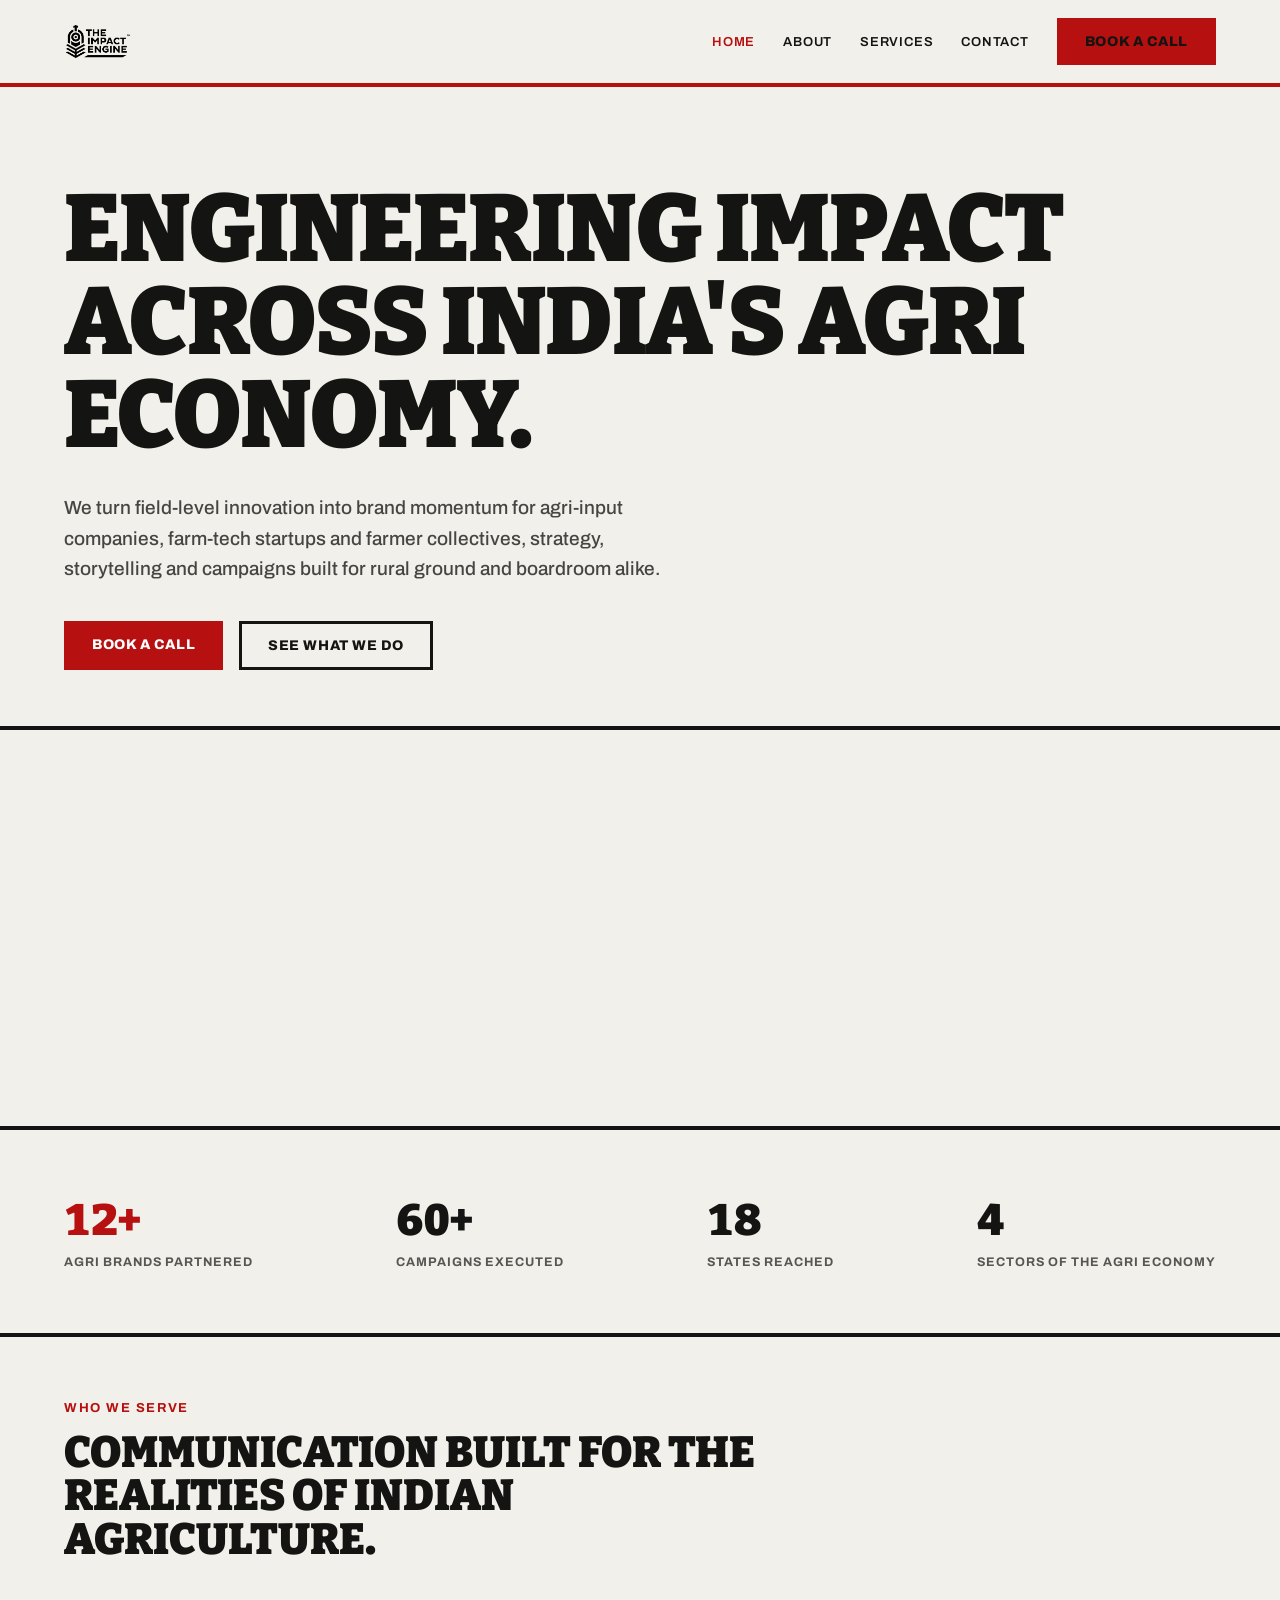
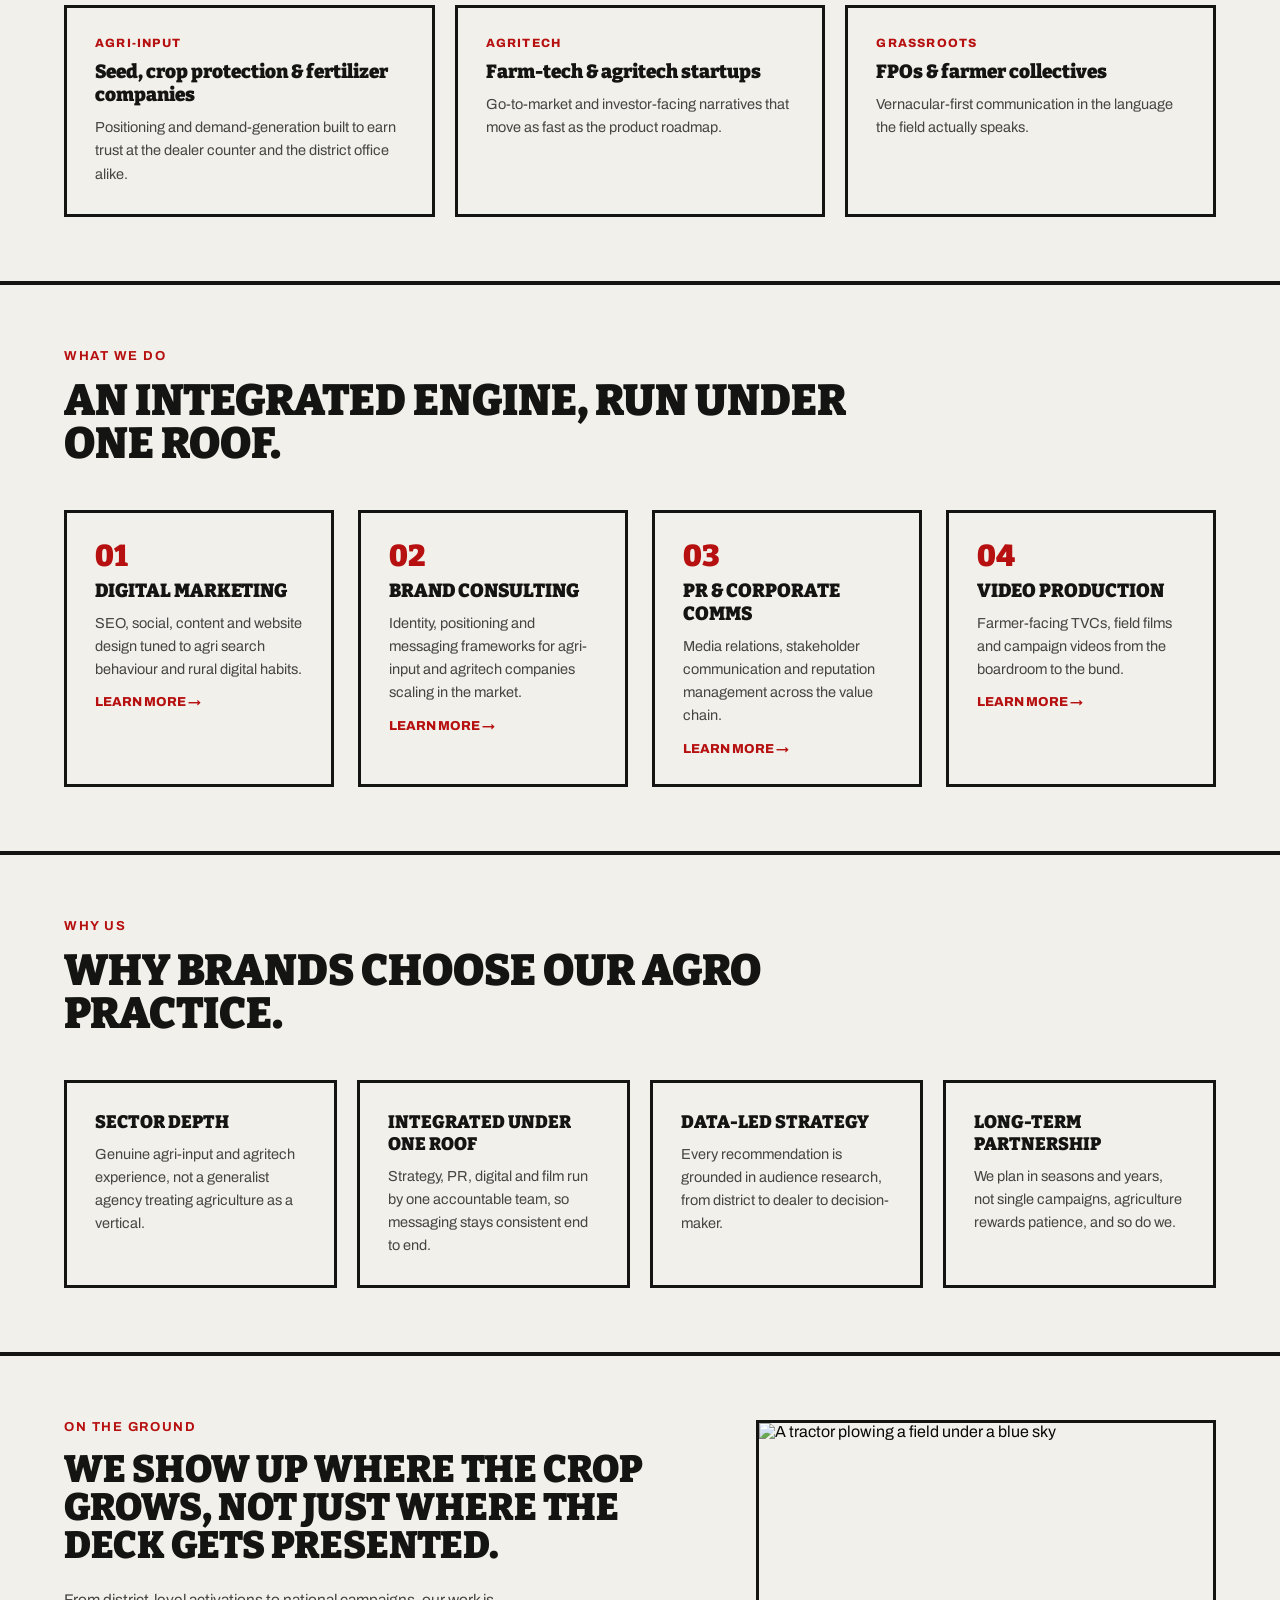
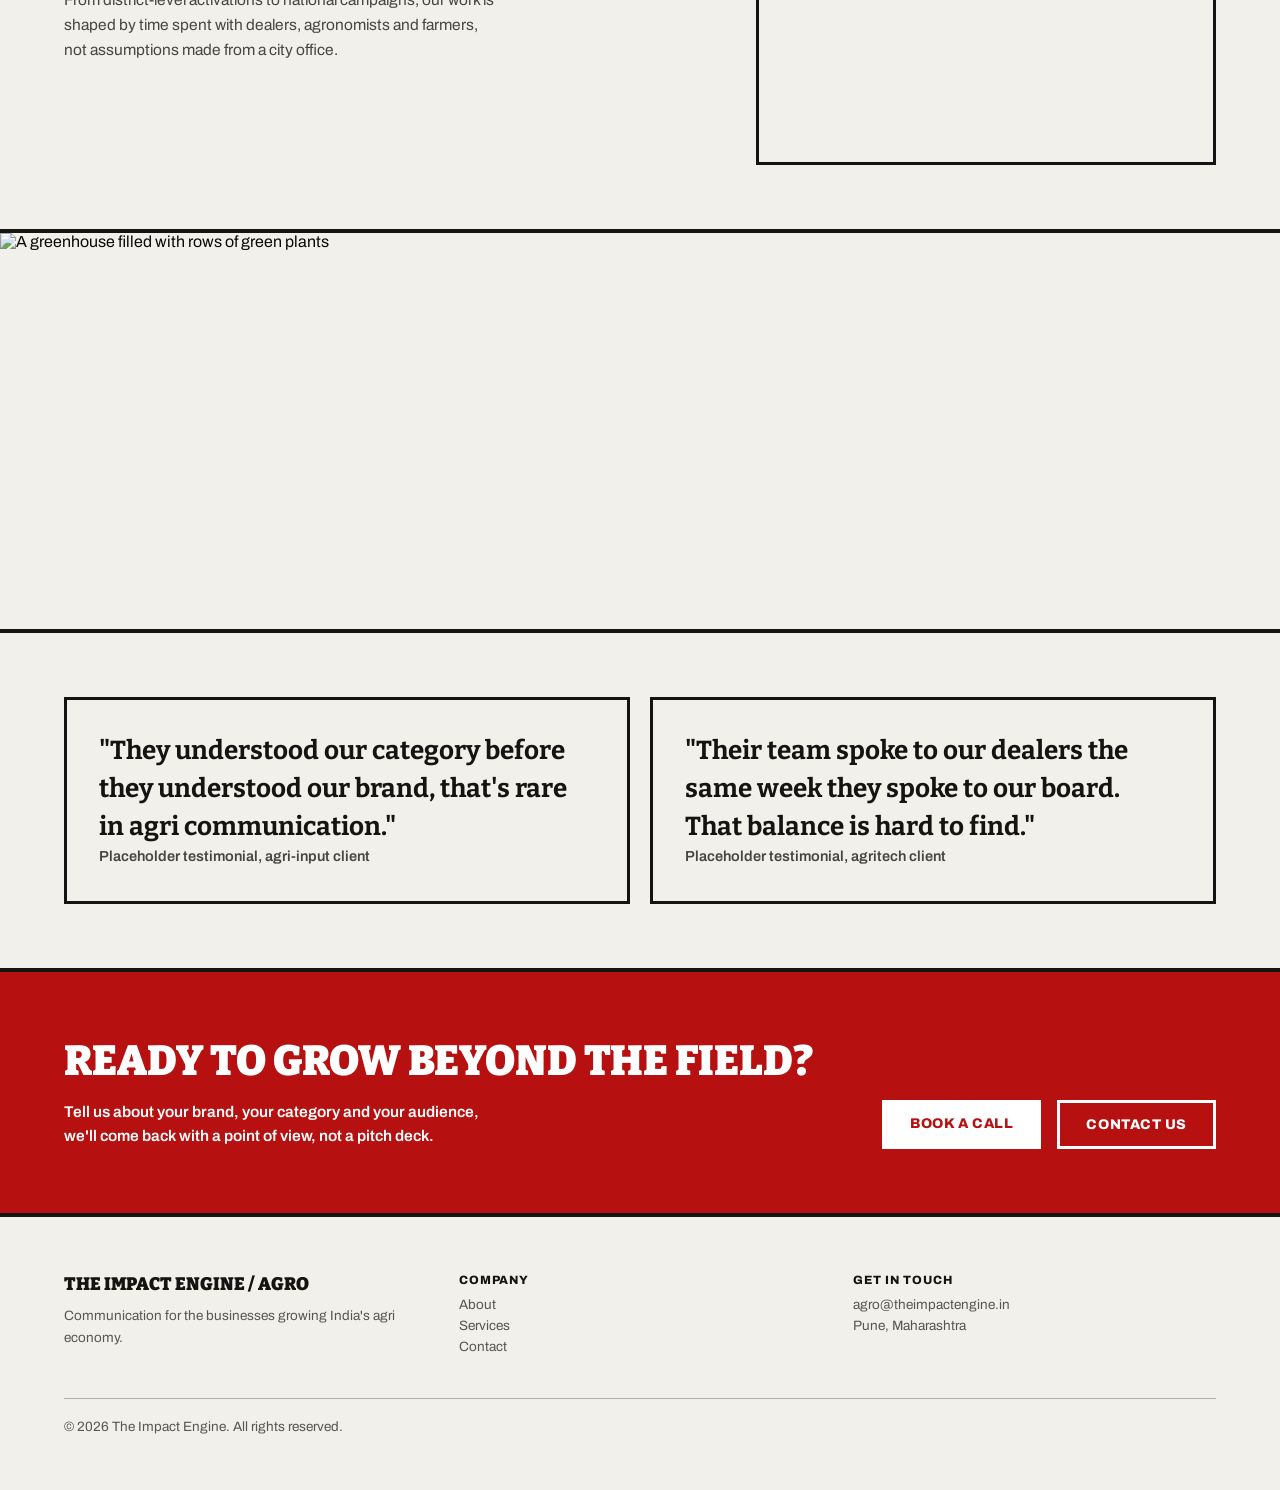
==== index.html @ 15973dd6 "Agro marketing site: Home, About, Services, Contact Static 4-page site for agro.theimpactengine.in. " ====
<!DOCTYPE html>
<html lang="en">
<head>
<meta charset="utf-8">
<meta name="viewport" content="width=device-width, initial-scale=1">
<title>The Impact Engine / Agro — Agri-communications agency</title>
<meta name="description" content="The Impact Engine's agro practice turns field-level innovation into brand momentum for agri-input companies, agritech startups and farmer collectives across India.">
<link rel="preconnect" href="https://fonts.googleapis.com">
<link rel="preconnect" href="https://fonts.gstatic.com" crossorigin>
<link href="https://fonts.googleapis.com/css2?family=Archivo:wght@400;500;600;700;800&family=Bitter:wght@700;900&display=swap" rel="stylesheet">
<link rel="stylesheet" href="css/styles.css">
</head>
<body>

<nav class="nav">
  <a href="index.html" aria-label="The Impact Engine home">
    <img class="nav__logo" src="assets/logo-black-transparent.png" alt="The Impact Engine logo">
  </a>
  <div class="nav__links">
    <a href="index.html" class="is-active">Home</a>
    <a href="about.html">About</a>
    <a href="services.html">Services</a>
    <a href="contact.html">Contact</a>
    <a href="https://calendly.com/theimpactengine" target="_blank" rel="noopener" class="btn btn--primary btn--sm">Book a Call</a>
  </div>
</nav>

<section class="hero">
  <div class="wrap">
    <h1 class="h1 hero__title">Engineering impact across India's agri economy.</h1>
    <p class="lead">We turn field-level innovation into brand momentum for agri-input companies, farm-tech startups and farmer collectives, strategy, storytelling and campaigns built for rural ground and boardroom alike.</p>
    <div class="hero__actions">
      <a href="https://calendly.com/theimpactengine" target="_blank" rel="noopener" class="btn btn--primary">Book a Call</a>
      <a href="services.html" class="btn btn--outline">See what we do</a>
    </div>
  </div>
</section>

<div class="band band--16x5">
  <video autoplay muted loop playsinline>
    <source src="https://videos.pexels.com/video-files/3266800/3266800-uhd_2560_1440_30fps.mp4" type="video/mp4">
  </video>
</div>

<section class="section">
  <div class="wrap stats">
    <div>
      <p class="stat__num stat__num--accent">12+</p>
      <p class="stat__label">Agri brands partnered</p>
    </div>
    <div>
      <p class="stat__num">60+</p>
      <p class="stat__label">Campaigns executed</p>
    </div>
    <div>
      <p class="stat__num">18</p>
      <p class="stat__label">States reached</p>
    </div>
    <div>
      <p class="stat__num">4</p>
      <p class="stat__label">Sectors of the agri economy</p>
    </div>
  </div>
</section>

<section class="section">
  <div class="wrap">
    <span class="eyebrow">Who we serve</span>
    <h2 class="h2" style="max-width:28ch">Communication built for the realities of Indian agriculture.</h2>
    <div class="grid">
      <div class="card">
        <div class="card__kicker">Agri-input</div>
        <div class="card__title">Seed, crop protection &amp; fertilizer companies</div>
        <p>Positioning and demand-generation built to earn trust at the dealer counter and the district office alike.</p>
      </div>
      <div class="card">
        <div class="card__kicker">Agritech</div>
        <div class="card__title">Farm-tech &amp; agritech startups</div>
        <p>Go-to-market and investor-facing narratives that move as fast as the product roadmap.</p>
      </div>
      <div class="card">
        <div class="card__kicker">Grassroots</div>
        <div class="card__title">FPOs &amp; farmer collectives</div>
        <p>Vernacular-first communication in the language the field actually speaks.</p>
      </div>
    </div>
  </div>
</section>

<section class="section">
  <div class="wrap">
    <span class="eyebrow">What we do</span>
    <h2 class="h2" style="max-width:30ch">An integrated engine, run under one roof.</h2>
    <div class="grid grid--gap24 grid--min260">
      <div class="card">
        <div class="card__num">01</div>
        <div class="card__title card__title--upper">Digital Marketing</div>
        <p>SEO, social, content and website design tuned to agri search behaviour and rural digital habits.</p>
        <a href="services.html" class="card__link">Learn more →</a>
      </div>
      <div class="card">
        <div class="card__num">02</div>
        <div class="card__title card__title--upper">Brand Consulting</div>
        <p>Identity, positioning and messaging frameworks for agri-input and agritech companies scaling in the market.</p>
        <a href="services.html" class="card__link">Learn more →</a>
      </div>
      <div class="card">
        <div class="card__num">03</div>
        <div class="card__title card__title--upper">PR &amp; Corporate Comms</div>
        <p>Media relations, stakeholder communication and reputation management across the value chain.</p>
        <a href="services.html" class="card__link">Learn more →</a>
      </div>
      <div class="card">
        <div class="card__num">04</div>
        <div class="card__title card__title--upper">Video Production</div>
        <p>Farmer-facing TVCs, field films and campaign videos from the boardroom to the bund.</p>
        <a href="services.html" class="card__link">Learn more →</a>
      </div>
    </div>
  </div>
</section>

<section class="section">
  <div class="wrap">
    <span class="eyebrow">Why us</span>
    <h2 class="h2" style="max-width:30ch">Why brands choose our agro practice.</h2>
    <div class="grid grid--min240">
      <div class="card">
        <h3 class="card__title card__title--upper" style="font-size:18px">Sector depth</h3>
        <p>Genuine agri-input and agritech experience, not a generalist agency treating agriculture as a vertical.</p>
      </div>
      <div class="card">
        <h3 class="card__title card__title--upper" style="font-size:18px">Integrated under one roof</h3>
        <p>Strategy, PR, digital and film run by one accountable team, so messaging stays consistent end to end.</p>
      </div>
      <div class="card">
        <h3 class="card__title card__title--upper" style="font-size:18px">Data-led strategy</h3>
        <p>Every recommendation is grounded in audience research, from district to dealer to decision-maker.</p>
      </div>
      <div class="card">
        <h3 class="card__title card__title--upper" style="font-size:18px">Long-term partnership</h3>
        <p>We plan in seasons and years, not single campaigns, agriculture rewards patience, and so do we.</p>
      </div>
    </div>
  </div>
</section>

<section class="section">
  <div class="wrap split split--7-5">
    <div>
      <span class="eyebrow">On the ground</span>
      <h2 class="oncground__title">We show up where the crop grows, not just where the deck gets presented.</h2>
      <p class="lead" style="font-size:15.5px;max-width:48ch;margin:24px 0 0;font-weight:400">From district-level activations to national campaigns, our work is shaped by time spent with dealers, agronomists and farmers, not assumptions made from a city office.</p>
    </div>
    <div class="frame frame--4x3">
      <img src="https://images.unsplash.com/photo-1780332514648-516e9dad94c6?auto=format&fit=crop&w=1600&q=75" alt="A tractor plowing a field under a blue sky">
    </div>
  </div>
</section>

<div class="band band--16x5">
  <img src="https://images.unsplash.com/photo-1727099079513-952d40de9d78?auto=format&fit=crop&w=2400&q=75" alt="A greenhouse filled with rows of green plants">
</div>

<section class="section">
  <div class="wrap grid" style="grid-template-columns:repeat(auto-fit,minmax(320px,1fr))">
    <div class="card" style="padding:32px">
      <blockquote class="quote">"They understood our category before they understood our brand, that's rare in agri communication."</blockquote>
      <p class="quote__by">Placeholder testimonial, agri-input client</p>
    </div>
    <div class="card" style="padding:32px">
      <blockquote class="quote">"Their team spoke to our dealers the same week they spoke to our board. That balance is hard to find."</blockquote>
      <p class="quote__by">Placeholder testimonial, agritech client</p>
    </div>
  </div>
</section>

<section class="cta">
  <div class="wrap cta__inner">
    <div>
      <h2 class="cta__title">Ready to grow beyond the field?</h2>
      <p class="cta__text">Tell us about your brand, your category and your audience, we'll come back with a point of view, not a pitch deck.</p>
    </div>
    <div class="cta__actions">
      <a href="https://calendly.com/theimpactengine" target="_blank" rel="noopener" class="btn btn--on-accent">Book a Call</a>
      <a href="contact.html" class="btn btn--outline-light">Contact us</a>
    </div>
  </div>
</section>

<footer class="footer">
  <div class="footer__grid">
    <div>
      <div class="footer__brand">The Impact Engine / Agro</div>
      <p>Communication for the businesses growing India's agri economy.</p>
    </div>
    <div>
      <div class="footer__head">Company</div>
      <div class="footer__links">
        <a href="about.html">About</a>
        <a href="services.html">Services</a>
        <a href="contact.html">Contact</a>
      </div>
    </div>
    <div>
      <div class="footer__head">Get in touch</div>
      <div class="footer__links">
        <a href="mailto:agro@theimpactengine.in">agro@theimpactengine.in</a>
        <span>Pune, Maharashtra</span>
      </div>
    </div>
  </div>
  <p class="footer__legal">© 2026 The Impact Engine. All rights reserved.</p>
</footer>

</body>
</html>
---- css/styles.css ----
/* The Impact Engine / Agro — shared stylesheet
   Industrial, high-contrast, light-theme marketing site.
   Design tokens locked per handoff. */

:root {
  --bg: #f2f0ea;
  --fg: #141412;
  --surface: #e8e5db;
  --border: #141412;
  --accent: #b61010;

  --fg-80: rgba(20, 20, 18, 0.80);
  --fg-78: rgba(20, 20, 18, 0.78);
  --fg-70: rgba(20, 20, 18, 0.70);
  --fg-30: rgba(20, 20, 18, 0.30);

  --imgfilter: grayscale(0.35) contrast(1.1);

  --maxw: 1240px;
  --pad: clamp(20px, 5vw, 64px);

  --font-display: 'Bitter', Georgia, serif;
  --font-body: 'Archivo', system-ui, -apple-system, sans-serif;
}

* { box-sizing: border-box; }

html { scroll-behavior: smooth; }

body {
  margin: 0;
  background: var(--bg);
  color: var(--fg);
  font-family: var(--font-body);
  min-height: 100vh;
  -webkit-font-smoothing: antialiased;
}

::selection { background: var(--accent); color: #fff; }

img, video { display: block; max-width: 100%; }

a { color: inherit; }

/* ---------- Layout helpers ---------- */
.wrap { max-width: var(--maxw); margin: 0 auto; }

.section {
  padding: 64px var(--pad);
  border-bottom: 4px solid var(--border);
}

.eyebrow {
  display: block;
  font-size: 13px;
  font-weight: 700;
  letter-spacing: 0.12em;
  text-transform: uppercase;
  color: var(--accent);
  margin-bottom: 16px;
}

.h1 {
  font-family: var(--font-display);
  font-weight: 900;
  line-height: 0.98;
  letter-spacing: -0.01em;
  margin: 0;
  text-transform: uppercase;
  overflow-wrap: break-word;
}

.h2 {
  font-family: var(--font-display);
  font-weight: 900;
  font-size: clamp(28px, 3.4vw, 44px);
  margin: 0 0 44px;
  text-transform: uppercase;
  line-height: 1;
  overflow-wrap: break-word;
}

.lead {
  font-size: 19px;
  line-height: 1.6;
  color: var(--fg-78);
  font-weight: 500;
}

/* ---------- Nav ---------- */
.nav {
  display: flex;
  align-items: center;
  justify-content: space-between;
  gap: 24px;
  flex-wrap: wrap;
  padding: 18px var(--pad);
  border-bottom: 4px solid var(--accent);
}

.nav__logo { height: 37px; width: auto; object-fit: contain; }

.nav__links {
  display: flex;
  align-items: center;
  gap: 28px;
  flex-wrap: wrap;
  font-size: 13px;
  font-weight: 600;
  letter-spacing: 0.06em;
  text-transform: uppercase;
}

.nav__links a { text-decoration: none; color: var(--fg); }
.nav__links a:hover { color: var(--accent); }
.nav__links a.is-active { color: var(--accent); }

/* ---------- Buttons ---------- */
.btn {
  display: inline-block;
  text-decoration: none;
  text-transform: uppercase;
  font-size: 14px;
  font-weight: 800;
  letter-spacing: 0.04em;
  transition: opacity 0.15s ease, background 0.15s ease, color 0.15s ease;
}

.btn--sm { padding: 10px 20px; }

.btn--primary {
  background: var(--accent);
  color: #fff;
  padding: 16px 28px;
}
.btn--primary:hover { opacity: 0.88; }

.btn--outline {
  border: 3px solid var(--border);
  color: var(--fg);
  padding: 14px 26px;
}
.btn--outline:hover { background: var(--fg); color: var(--bg); }

/* Inverse variants for use on the accent CTA band */
.btn--on-accent {
  background: #fff;
  color: var(--accent);
  padding: 16px 28px;
}
.btn--on-accent:hover { opacity: 0.9; }

.btn--outline-light {
  border: 3px solid #fff;
  color: #fff;
  padding: 14px 26px;
}
.btn--outline-light:hover { background: #fff; color: var(--accent); }

/* ---------- Hero ---------- */
.hero {
  padding: 96px var(--pad) 56px;
  border-bottom: 4px solid var(--border);
}
.hero__title { font-size: clamp(44px, 7.4vw, 100px); max-width: 17ch; }
.hero__title--sub { font-size: clamp(38px, 6vw, 80px); line-height: 1; max-width: 22ch; }
.hero__title--svc { font-size: clamp(44px, 7vw, 96px); max-width: 20ch; }
.hero .lead { margin: 32px 0 0; max-width: 58ch; }
.hero__actions { display: flex; gap: 16px; flex-wrap: wrap; margin-top: 36px; }

/* ---------- Media bands ---------- */
.band {
  width: 100%;
  overflow: hidden;
  border-bottom: 4px solid var(--border);
}
.band--16x5 { aspect-ratio: 16 / 5; }
.band > video, .band > img {
  width: 100%;
  height: 100%;
  object-fit: cover;
  filter: var(--imgfilter);
}

/* ---------- Stats ---------- */
.stats {
  display: grid;
  grid-template-columns: repeat(4, auto);
  justify-content: space-between;
  gap: 32px;
}
.stat__num {
  font-family: var(--font-display);
  font-weight: 900;
  font-size: clamp(34px, 3.4vw, 48px);
  margin: 0;
  color: var(--fg);
  font-feature-settings: 'tnum' 1;
}
.stat__num--accent { color: var(--accent); }
.stat__label {
  font-size: 12.5px;
  font-weight: 700;
  letter-spacing: 0.08em;
  text-transform: uppercase;
  color: var(--fg-70);
  margin: 8px 0 0;
}

/* ---------- Card grids ---------- */
.grid {
  display: grid;
  gap: 20px;
  grid-template-columns: repeat(auto-fit, minmax(280px, 1fr));
}
.grid--gap24 { gap: 24px; }
.grid--min260 { grid-template-columns: repeat(auto-fit, minmax(260px, 1fr)); }
.grid--min240 { grid-template-columns: repeat(auto-fit, minmax(240px, 1fr)); }
.grid--min220 { grid-template-columns: repeat(auto-fit, minmax(220px, 1fr)); }

.card {
  border: 3px solid var(--border);
  padding: 28px;
}
.card__kicker {
  font-size: 12px;
  font-weight: 800;
  letter-spacing: 0.1em;
  text-transform: uppercase;
  color: var(--accent);
  margin-bottom: 10px;
}
.card__title {
  font-family: var(--font-display);
  font-weight: 900;
  font-size: 19px;
  margin: 0 0 10px;
}
.card__title--upper { text-transform: uppercase; }
.card__num {
  font-family: var(--font-display);
  font-weight: 900;
  font-size: 30px;
  line-height: 1;
  color: var(--accent);
  margin-bottom: 8px;
}
.card p {
  font-size: 14.5px;
  line-height: 1.6;
  color: var(--fg-78);
  margin: 0;
}
.card__link {
  display: inline-block;
  margin-top: 14px;
  color: var(--accent);
  font-weight: 800;
  text-decoration: none;
  font-size: 13px;
  text-transform: uppercase;
}
.card__link:hover { text-decoration: underline; }

/* ---------- Split (text + media) ---------- */
.split {
  display: grid;
  gap: 48px;
  align-items: stretch;
}
.split--7-5 { grid-template-columns: minmax(0, 7fr) minmax(0, 5fr); }
.split--5-7 { grid-template-columns: minmax(0, 5fr) minmax(0, 7fr); }
.frame {
  width: 100%;
  overflow: hidden;
  border: 3px solid var(--border);
}
.frame > img { width: 100%; height: 100%; object-fit: cover; filter: var(--imgfilter); }
.frame--4x3 { aspect-ratio: 4 / 3; }
.frame--4x5 { aspect-ratio: 4 / 5; }
.frame--1x1 { aspect-ratio: 1 / 1; }

/* ---------- Process steps ---------- */
.step__num {
  font-family: var(--font-display);
  font-weight: 900;
  font-size: 15px;
  color: var(--accent);
  margin: 0 0 8px;
  font-feature-settings: 'tnum' 1;
}
.step__title {
  font-family: var(--font-display);
  font-weight: 900;
  font-size: 19px;
  text-transform: uppercase;
  margin: 0 0 8px;
}
.step p {
  font-size: 14.5px;
  line-height: 1.6;
  color: var(--fg-78);
  margin: 0;
}

/* ---------- Service cards (image + tags + ideal-for) ---------- */
.svc {
  border: 3px solid var(--border);
  display: flex;
  flex-direction: column;
}
.svc__img { aspect-ratio: 4 / 3; overflow: hidden; }
.svc__img > img { width: 100%; height: 100%; object-fit: cover; filter: var(--imgfilter); }
.svc__body { padding: 22px; flex: 1; display: flex; flex-direction: column; }
.svc__num {
  font-family: var(--font-display);
  font-weight: 900;
  font-size: 34px;
  line-height: 1;
  color: var(--accent);
  margin-bottom: 4px;
}
.svc__title {
  font-family: var(--font-display);
  font-weight: 900;
  font-size: 20px;
  text-transform: uppercase;
  margin-bottom: 10px;
}
.svc__desc {
  font-size: 14.5px;
  line-height: 1.6;
  color: var(--fg-78);
  margin: 0 0 16px;
  flex: 1;
}
.tags { display: flex; gap: 8px; flex-wrap: wrap; }
.tag {
  border: 1.5px solid var(--accent);
  color: var(--fg);
  background: transparent;
  font-size: 11.5px;
  font-weight: 700;
  text-transform: uppercase;
  letter-spacing: 0.05em;
  padding: 7px 14px;
}
.ideal {
  border-left: 4px solid var(--accent);
  background: var(--surface);
  padding: 14px 16px;
  margin-top: 16px;
}
.ideal__label {
  font-size: 11px;
  font-weight: 800;
  text-transform: uppercase;
  letter-spacing: 0.08em;
  color: var(--accent);
  margin-bottom: 6px;
}
.ideal p { font-size: 13.5px; line-height: 1.55; margin: 0; }

/* ---------- CTA band ---------- */
.cta {
  padding: 64px var(--pad);
  background: var(--accent);
}
.cta__inner {
  display: flex;
  justify-content: space-between;
  align-items: flex-end;
  gap: 32px;
  flex-wrap: wrap;
}
.cta__title {
  font-family: var(--font-display);
  font-weight: 900;
  font-size: clamp(28px, 3.4vw, 42px);
  margin: 0;
  color: #fff;
  text-transform: uppercase;
}
.cta__text {
  font-size: 15.5px;
  line-height: 1.6;
  max-width: 48ch;
  color: #fff;
  margin: 14px 0 0;
  font-weight: 600;
}
.cta__actions { display: flex; gap: 16px; flex-wrap: wrap; }

/* ---------- Footer ---------- */
.footer {
  border-top: 4px solid var(--border);
  padding: 56px var(--pad);
}
.footer__grid {
  max-width: var(--maxw);
  margin: 0 auto;
  display: grid;
  grid-template-columns: repeat(auto-fit, minmax(200px, 1fr));
  gap: 32px;
  font-size: 13.5px;
  color: var(--fg-70);
}
.footer__brand {
  font-family: var(--font-display);
  font-weight: 900;
  font-size: 18px;
  color: var(--fg);
  margin-bottom: 10px;
  text-transform: uppercase;
}
.footer__head {
  text-transform: uppercase;
  letter-spacing: 0.08em;
  font-size: 12px;
  font-weight: 800;
  color: var(--fg);
  margin-bottom: 10px;
}
.footer__grid p { margin: 0; line-height: 1.6; }
.footer__links { display: grid; gap: 6px; }
.footer__links a, .footer__grid a { color: inherit; text-decoration: none; }
.footer__links a:hover, .footer__grid a:hover { color: var(--accent); }
.footer__legal {
  max-width: var(--maxw);
  margin: 44px auto 0;
  padding-top: 20px;
  border-top: 1px solid var(--fg-30);
  font-size: 13.5px;
  color: var(--fg-70);
}

/* ---------- Contact form ---------- */
.contact-grid {
  display: grid;
  grid-template-columns: minmax(0, 7fr) minmax(0, 5fr);
  gap: 48px;
  align-items: start;
}
.form { display: grid; gap: 24px; }
.form__row { display: grid; grid-template-columns: 1fr 1fr; gap: 20px; }
.field label {
  display: block;
  font-size: 12.5px;
  font-weight: 700;
  text-transform: uppercase;
  letter-spacing: 0.06em;
  margin-bottom: 8px;
}
.input {
  width: 100%;
  background: var(--bg);
  color: var(--fg);
  border: 3px solid var(--border);
  padding: 12px 14px;
  font-family: var(--font-body);
  font-size: 15px;
}
.input:focus { outline: 2px solid var(--accent); outline-offset: 2px; }
textarea.input { resize: vertical; }
.form__submit {
  background: var(--accent);
  color: #fff;
  border: none;
  padding: 16px 28px;
  font-weight: 800;
  text-transform: uppercase;
  font-size: 14px;
  letter-spacing: 0.04em;
  cursor: pointer;
  justify-self: start;
}
.form__submit:hover { opacity: 0.88; }
.contact-aside { display: grid; gap: 20px; }
.info { border: 3px solid var(--border); padding: 24px; }
.info__label {
  font-size: 12px;
  font-weight: 800;
  letter-spacing: 0.08em;
  text-transform: uppercase;
  color: var(--accent);
  margin-bottom: 10px;
}
.info__title {
  font-family: var(--font-display);
  font-weight: 900;
  font-size: 19px;
  margin-bottom: 10px;
}
.info p { font-size: 14.5px; line-height: 1.6; color: var(--fg-78); margin: 0; }
.info a.inline {
  display: inline-block;
  margin-top: 16px;
  border: 3px solid var(--border);
  color: var(--fg);
  padding: 10px 18px;
  font-weight: 800;
  text-decoration: none;
  text-transform: uppercase;
  font-size: 13px;
}
.info a.inline:hover { background: var(--fg); color: var(--bg); }

.form__status {
  font-size: 14px;
  font-weight: 600;
  color: var(--accent);
  margin: 0;
}

/* ---------- On-ground split copy ---------- */
.oncground__title {
  font-family: var(--font-display);
  font-weight: 900;
  font-size: clamp(26px, 3vw, 38px);
  margin: 0;
  max-width: 26ch;
  text-transform: uppercase;
  line-height: 1;
  overflow-wrap: break-word;
}

/* Long display words (e.g. "COMMUNICATION") must never force a horizontal
   scroll — keep them whole by lowering the headline floor on phones. */
.cta__title, .svc__title, .card__title { overflow-wrap: break-word; }

/* ---------- Testimonials ---------- */
.quote {
  font-family: var(--font-display);
  font-weight: 700;
  font-size: clamp(20px, 2.1vw, 26px);
  line-height: 1.45;
  margin: 0;
}
.quote__by {
  font-size: 14px;
  font-weight: 600;
  color: var(--fg-70);
  margin: 20px 0 0;
}

/* ---------- Responsive ---------- */
@media (max-width: 760px) {
  .stats { grid-template-columns: repeat(2, 1fr); gap: 28px 24px; }
  .split--7-5, .split--5-7 { grid-template-columns: 1fr; gap: 28px; }
  .split--5-7 .frame { order: -1; }
  .contact-grid { grid-template-columns: 1fr; gap: 32px; }
  .form__row { grid-template-columns: 1fr; }
  .cta__inner { align-items: flex-start; }
  .hero { padding-top: 64px; }
}

@media (max-width: 600px) {
  /* Shrink hero headline floors so long words fit whole on phones */
  .hero__title { font-size: clamp(36px, 9vw, 44px); }
  .hero__title--svc { font-size: clamp(34px, 8.5vw, 44px); }
  .hero__title--sub { font-size: clamp(32px, 8vw, 38px); }
  .hero { padding: 56px var(--pad) 44px; }
}

@media (max-width: 520px) {
  .nav { gap: 14px; }
  .nav__links { gap: 16px; font-size: 12px; }
  .stats { grid-template-columns: 1fr 1fr; }
}
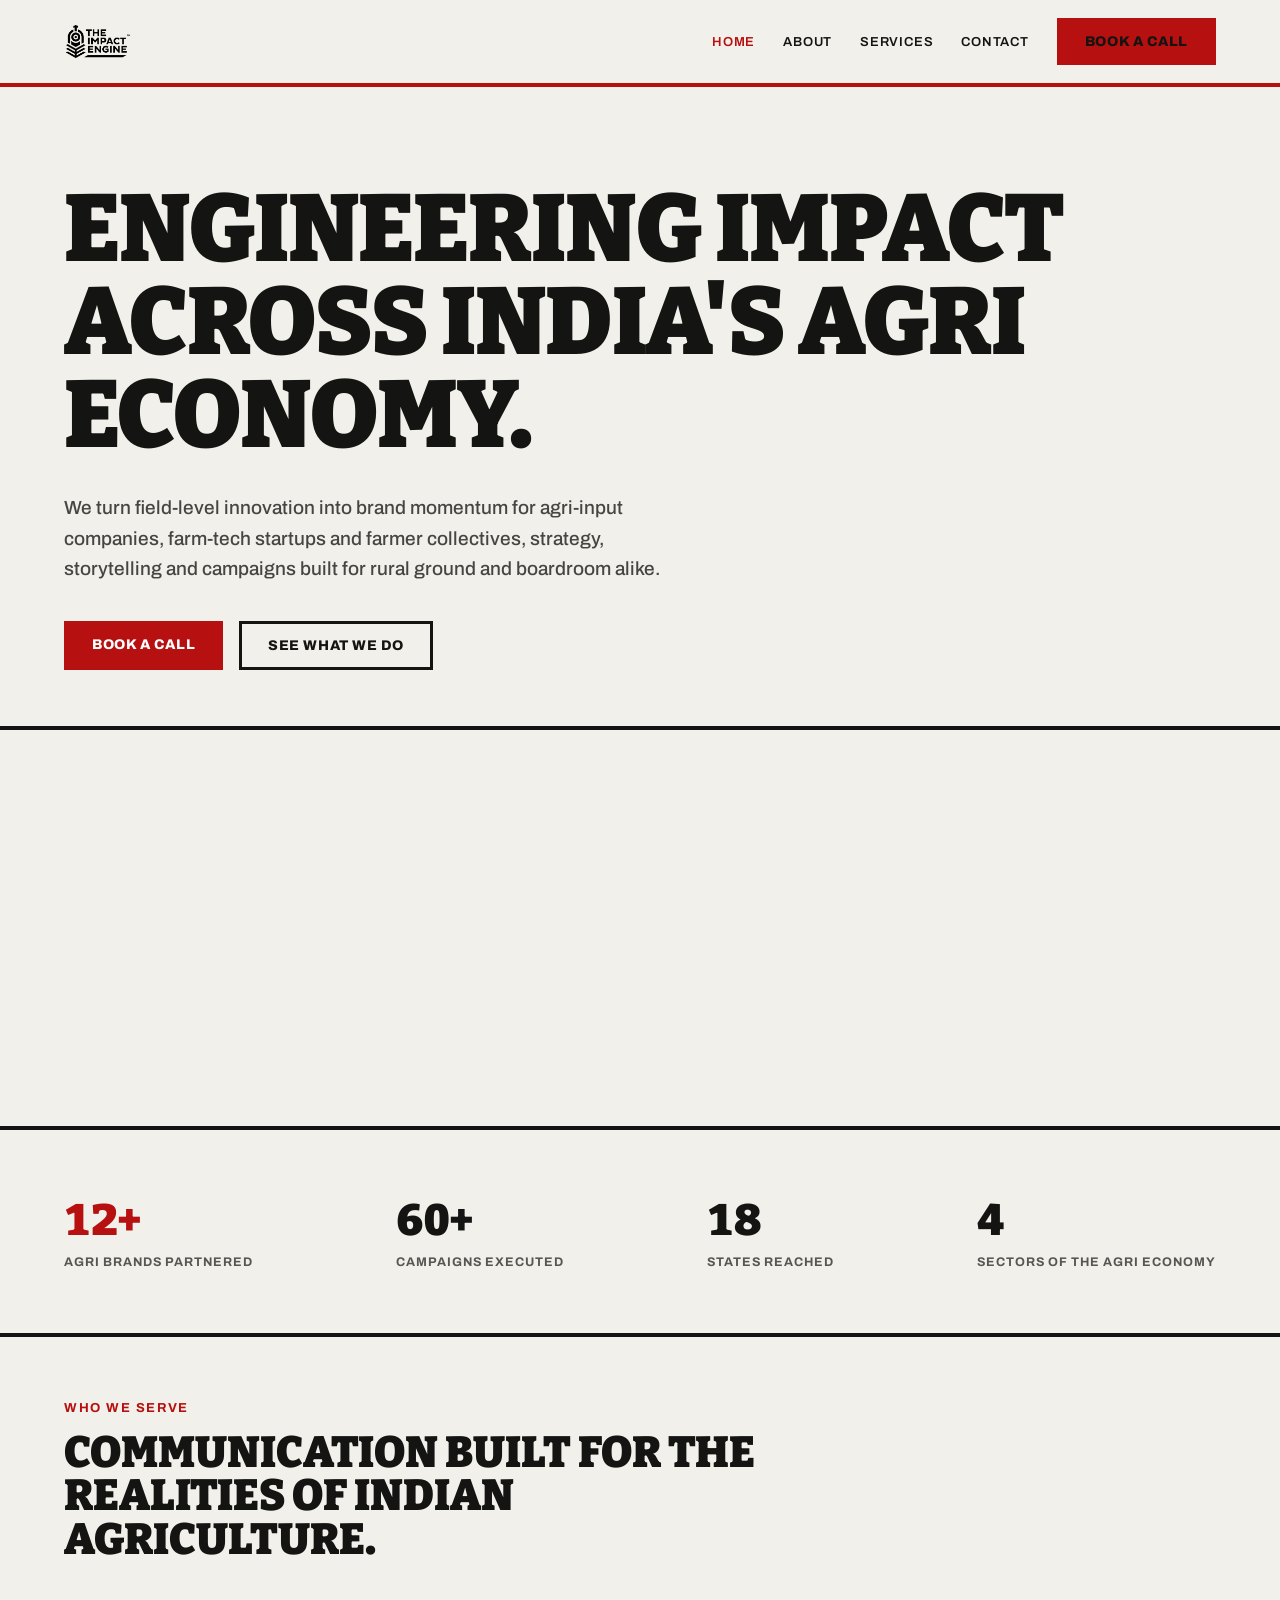
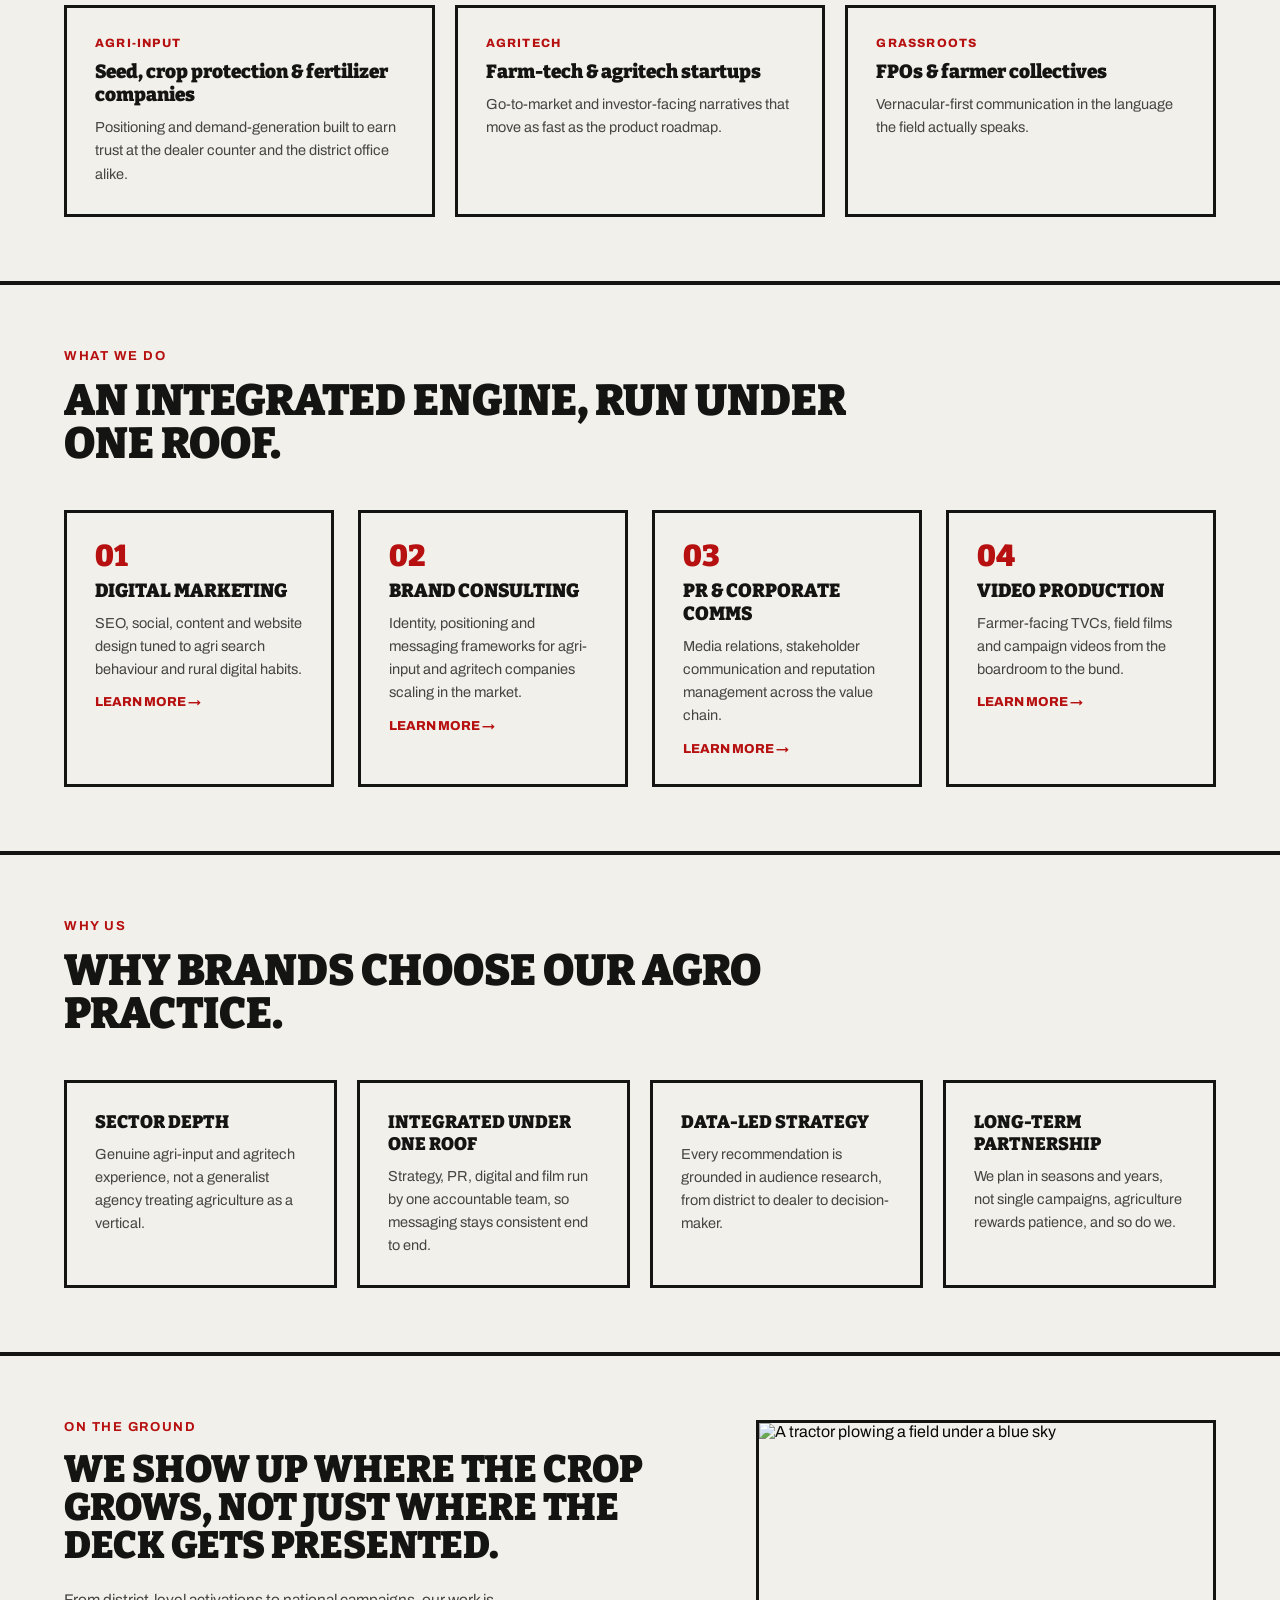
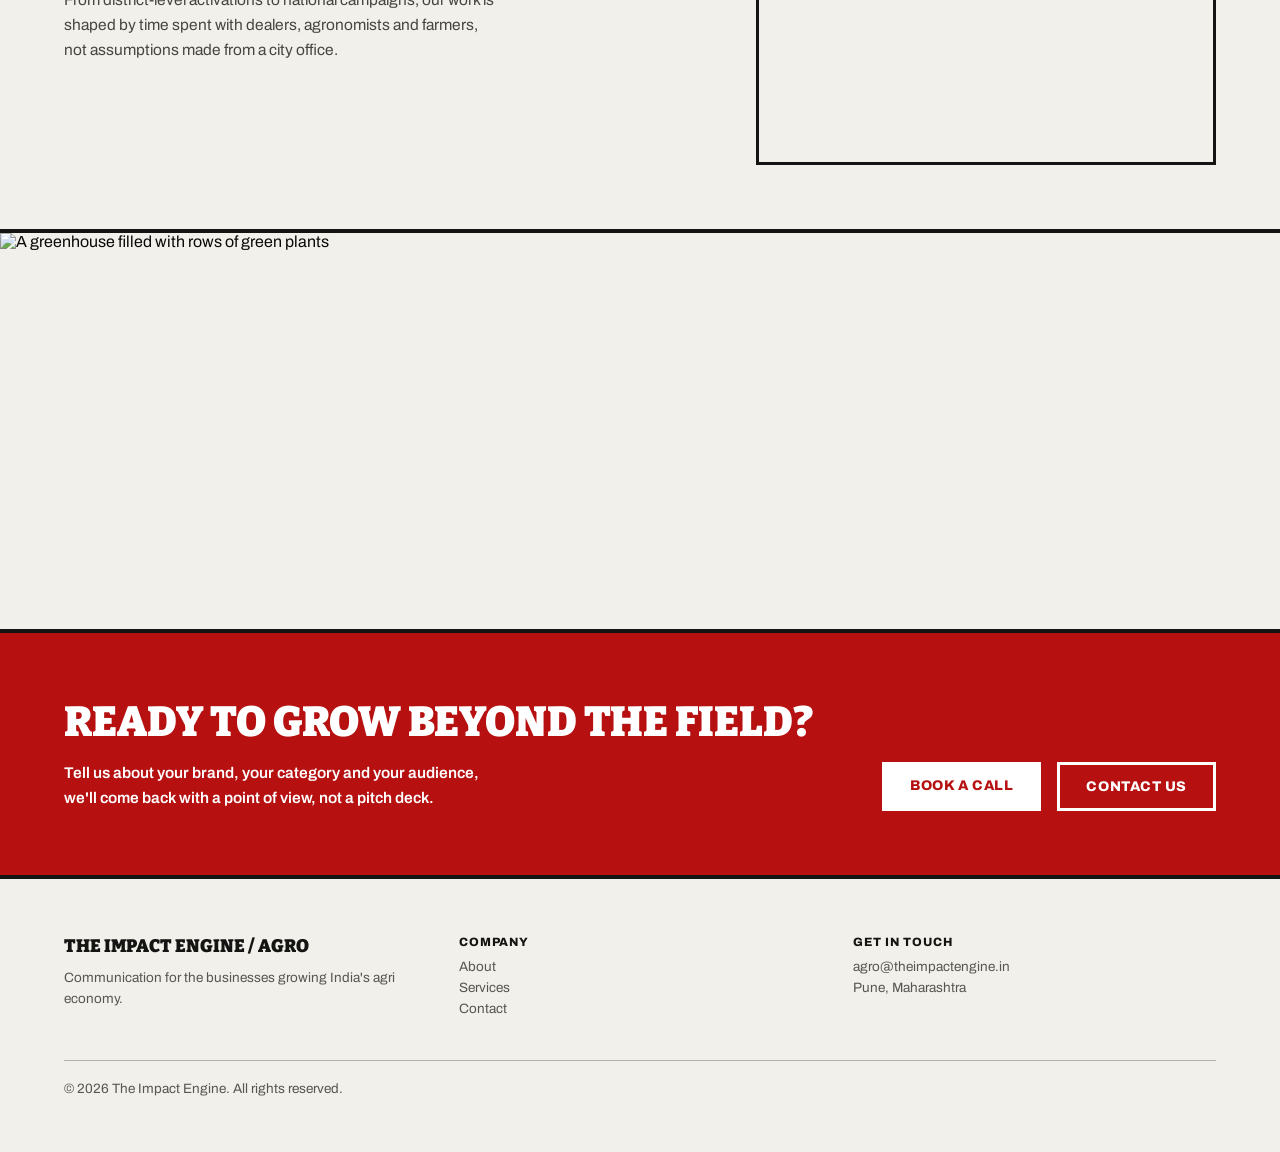
==== commit c4c33b0d: "Remove placeholder testimonials from homepage Co-Authored-By: Claude Opus 4.8 <noreply@anthropic.com" ====
--- a/index.html
+++ b/index.html
@@ -162,19 +162,6 @@
   <img src="https://images.unsplash.com/photo-1727099079513-952d40de9d78?auto=format&fit=crop&w=2400&q=75" alt="A greenhouse filled with rows of green plants">
 </div>
 
-<section class="section">
-  <div class="wrap grid" style="grid-template-columns:repeat(auto-fit,minmax(320px,1fr))">
-    <div class="card" style="padding:32px">
-      <blockquote class="quote">"They understood our category before they understood our brand, that's rare in agri communication."</blockquote>
-      <p class="quote__by">Placeholder testimonial, agri-input client</p>
-    </div>
-    <div class="card" style="padding:32px">
-      <blockquote class="quote">"Their team spoke to our dealers the same week they spoke to our board. That balance is hard to find."</blockquote>
-      <p class="quote__by">Placeholder testimonial, agritech client</p>
-    </div>
-  </div>
-</section>
-
 <section class="cta">
   <div class="wrap cta__inner">
     <div>
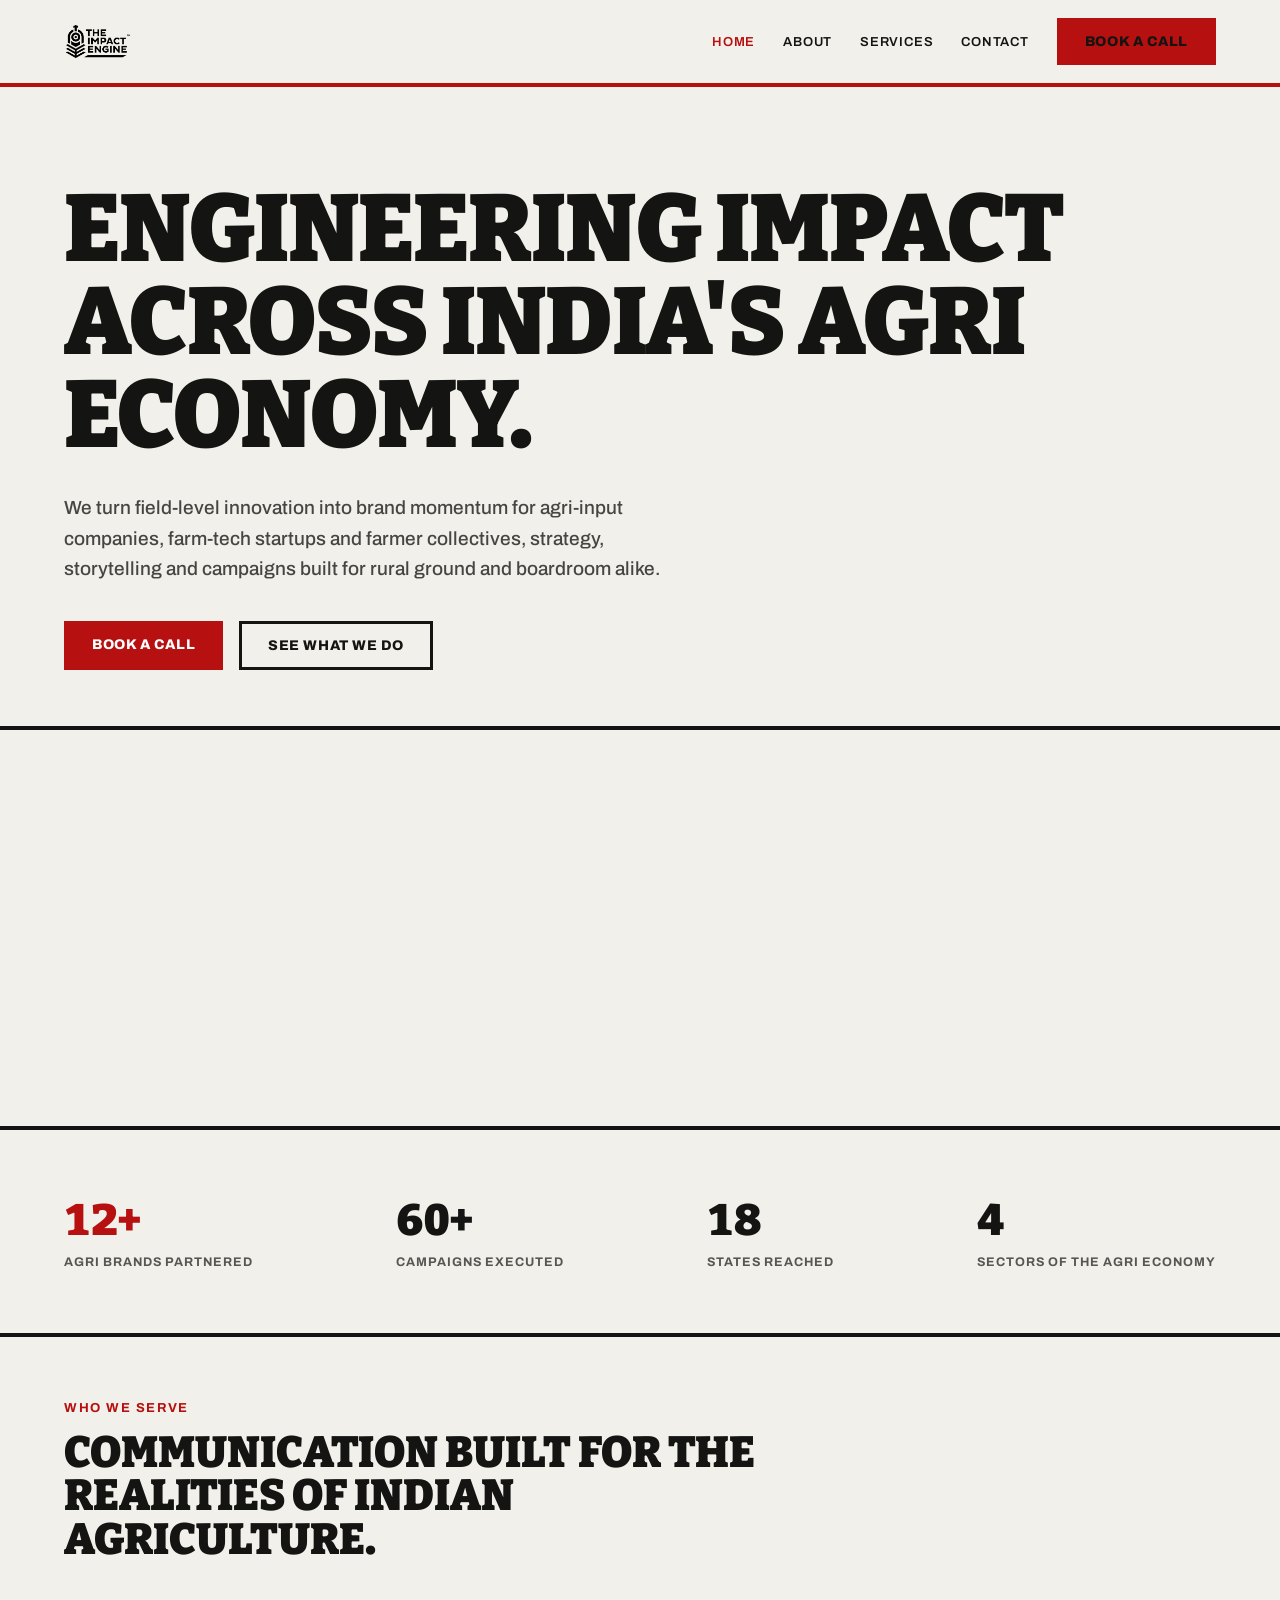
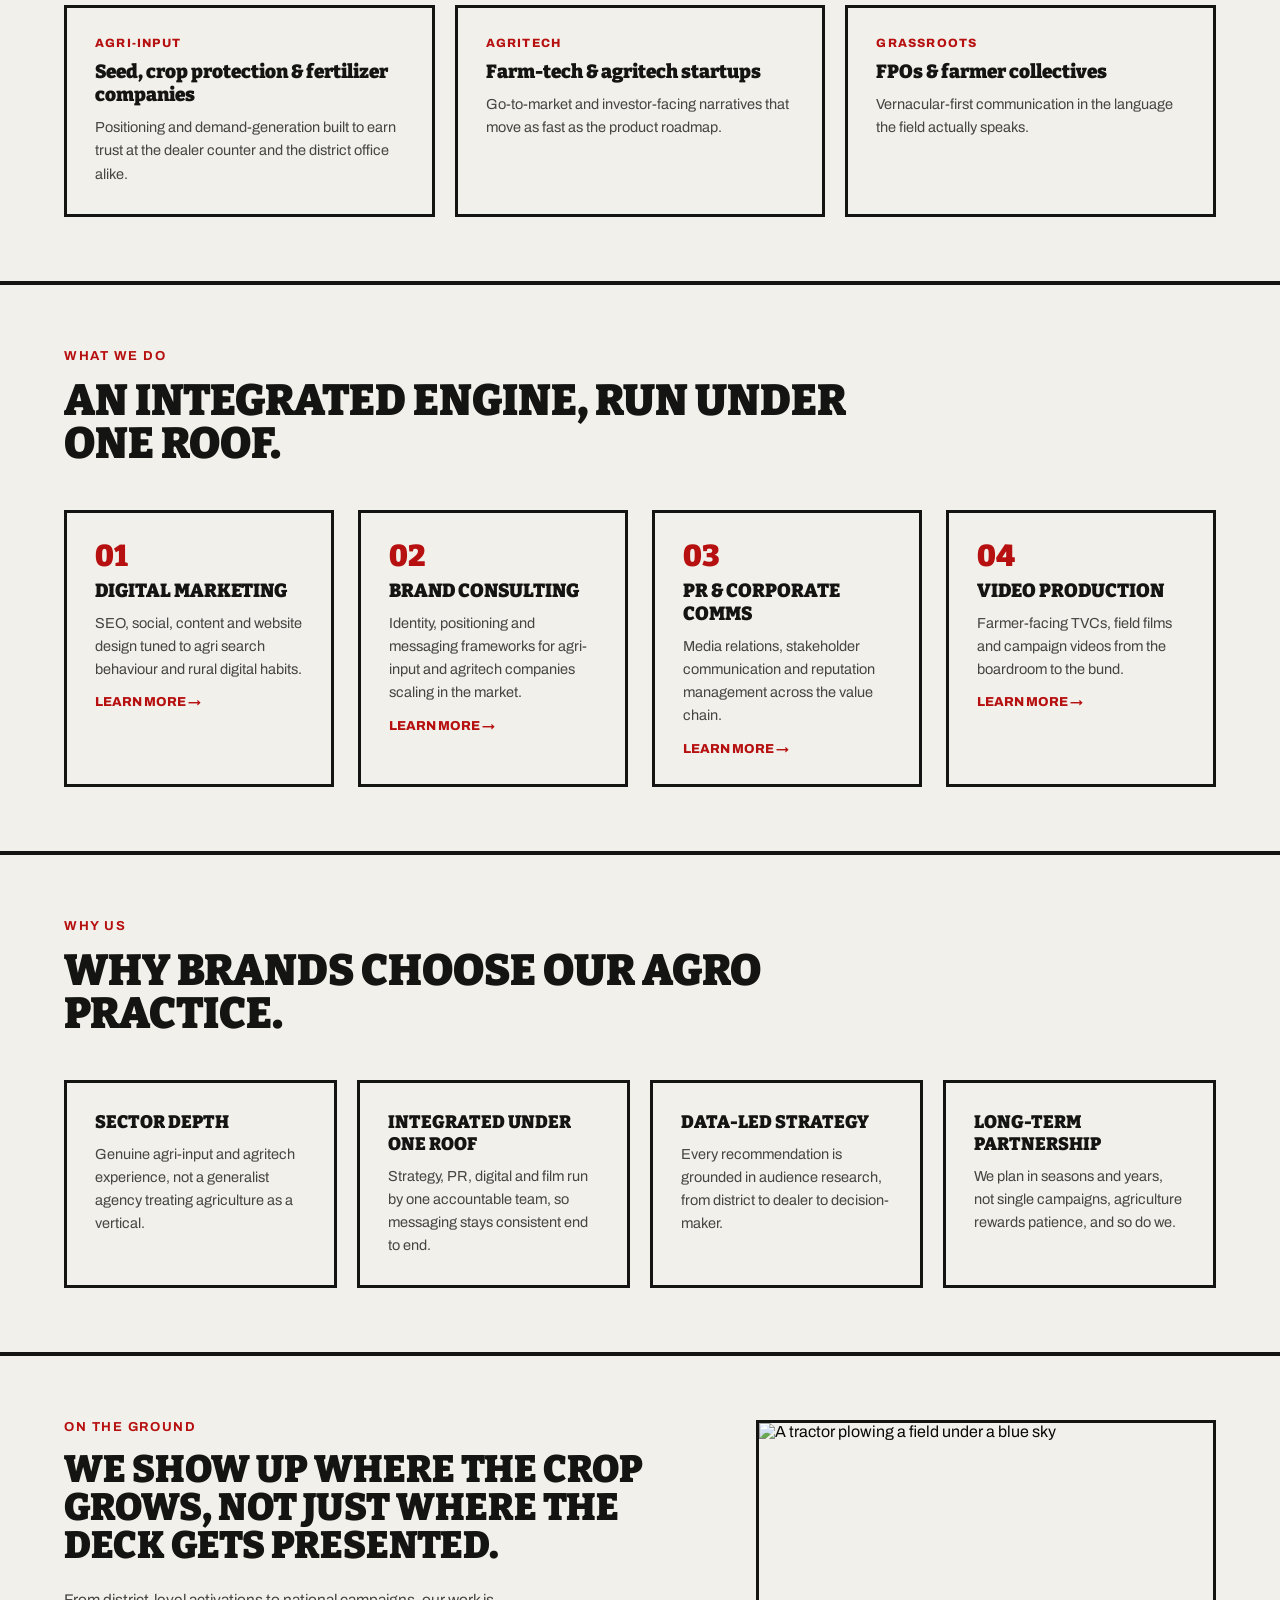
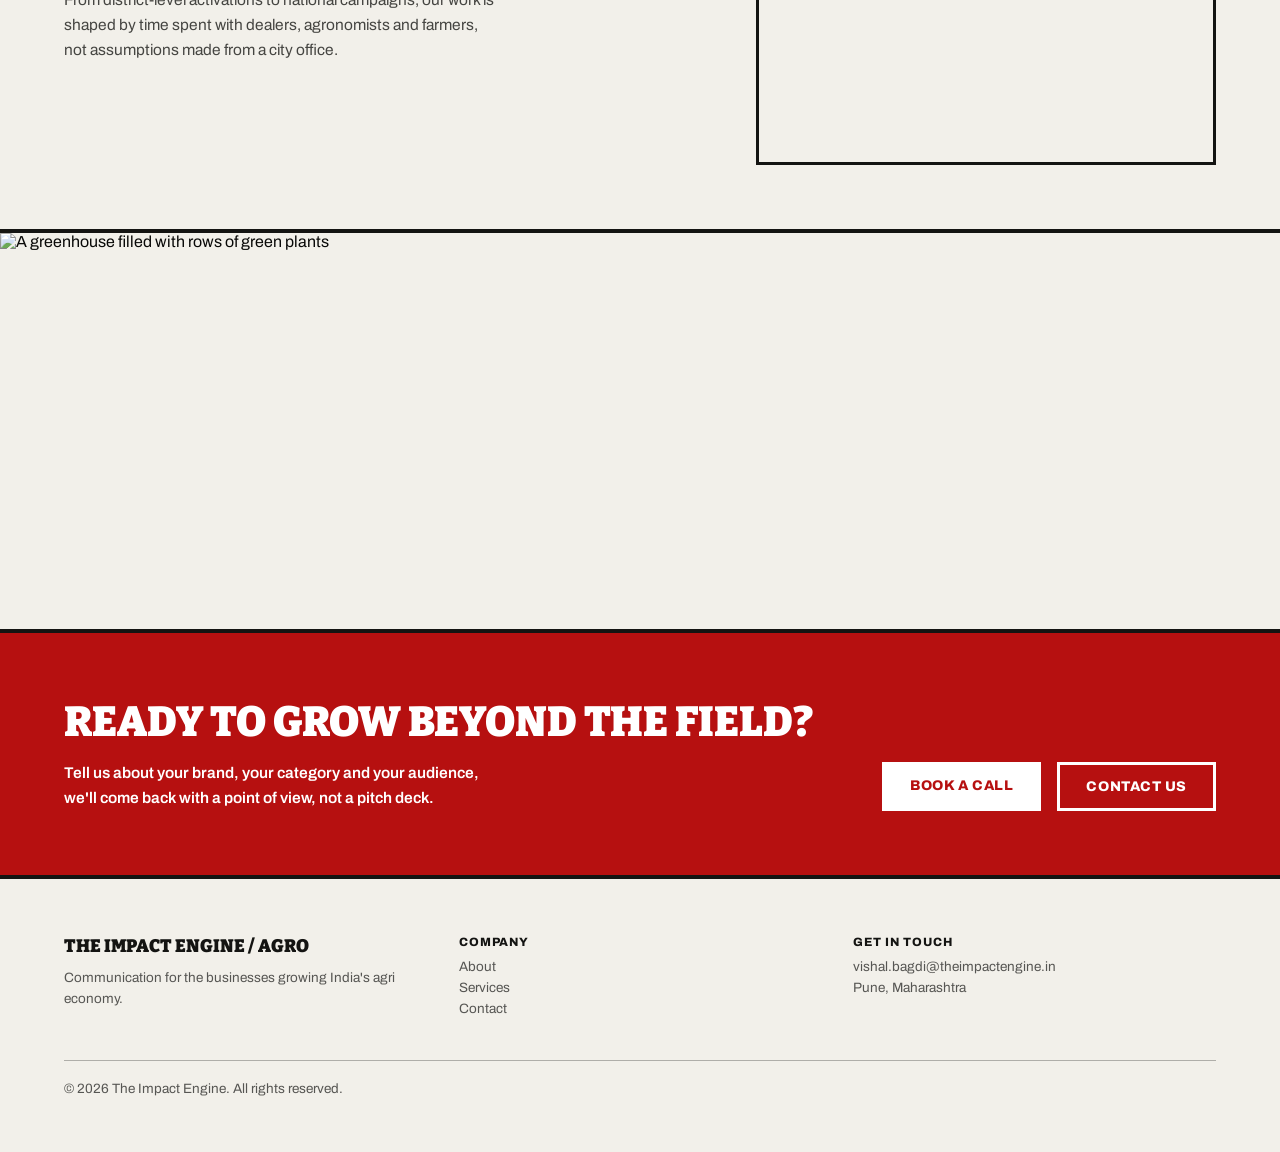
==== commit d19f73d9: "Update Get in touch email to vishal.bagdi@theimpactengine.in Co-Authored-By: Claude Opus 4.8 <norepl" ====
--- a/index.html
+++ b/index.html
@@ -192,7 +192,7 @@
     <div>
       <div class="footer__head">Get in touch</div>
       <div class="footer__links">
-        <a href="mailto:agro@theimpactengine.in">agro@theimpactengine.in</a>
+        <a href="mailto:vishal.bagdi@theimpactengine.in">vishal.bagdi@theimpactengine.in</a>
         <span>Pune, Maharashtra</span>
       </div>
     </div>
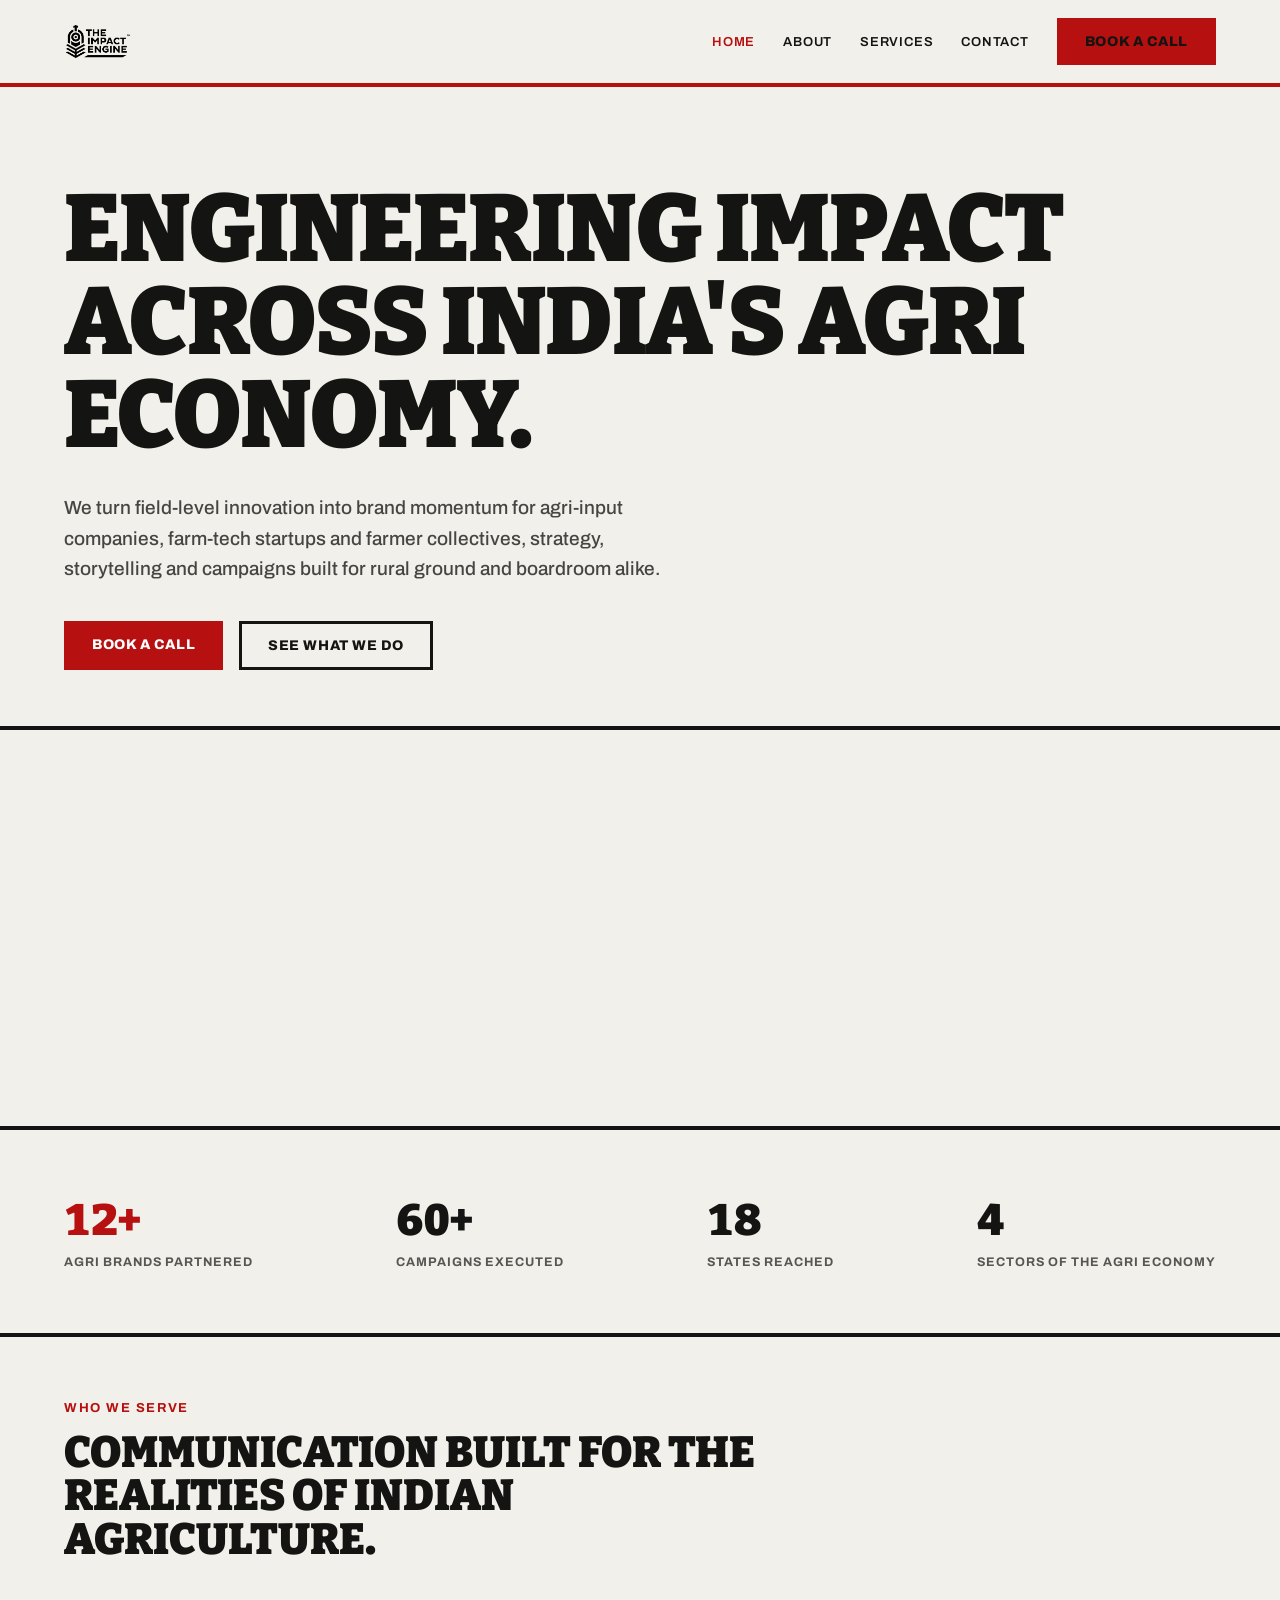
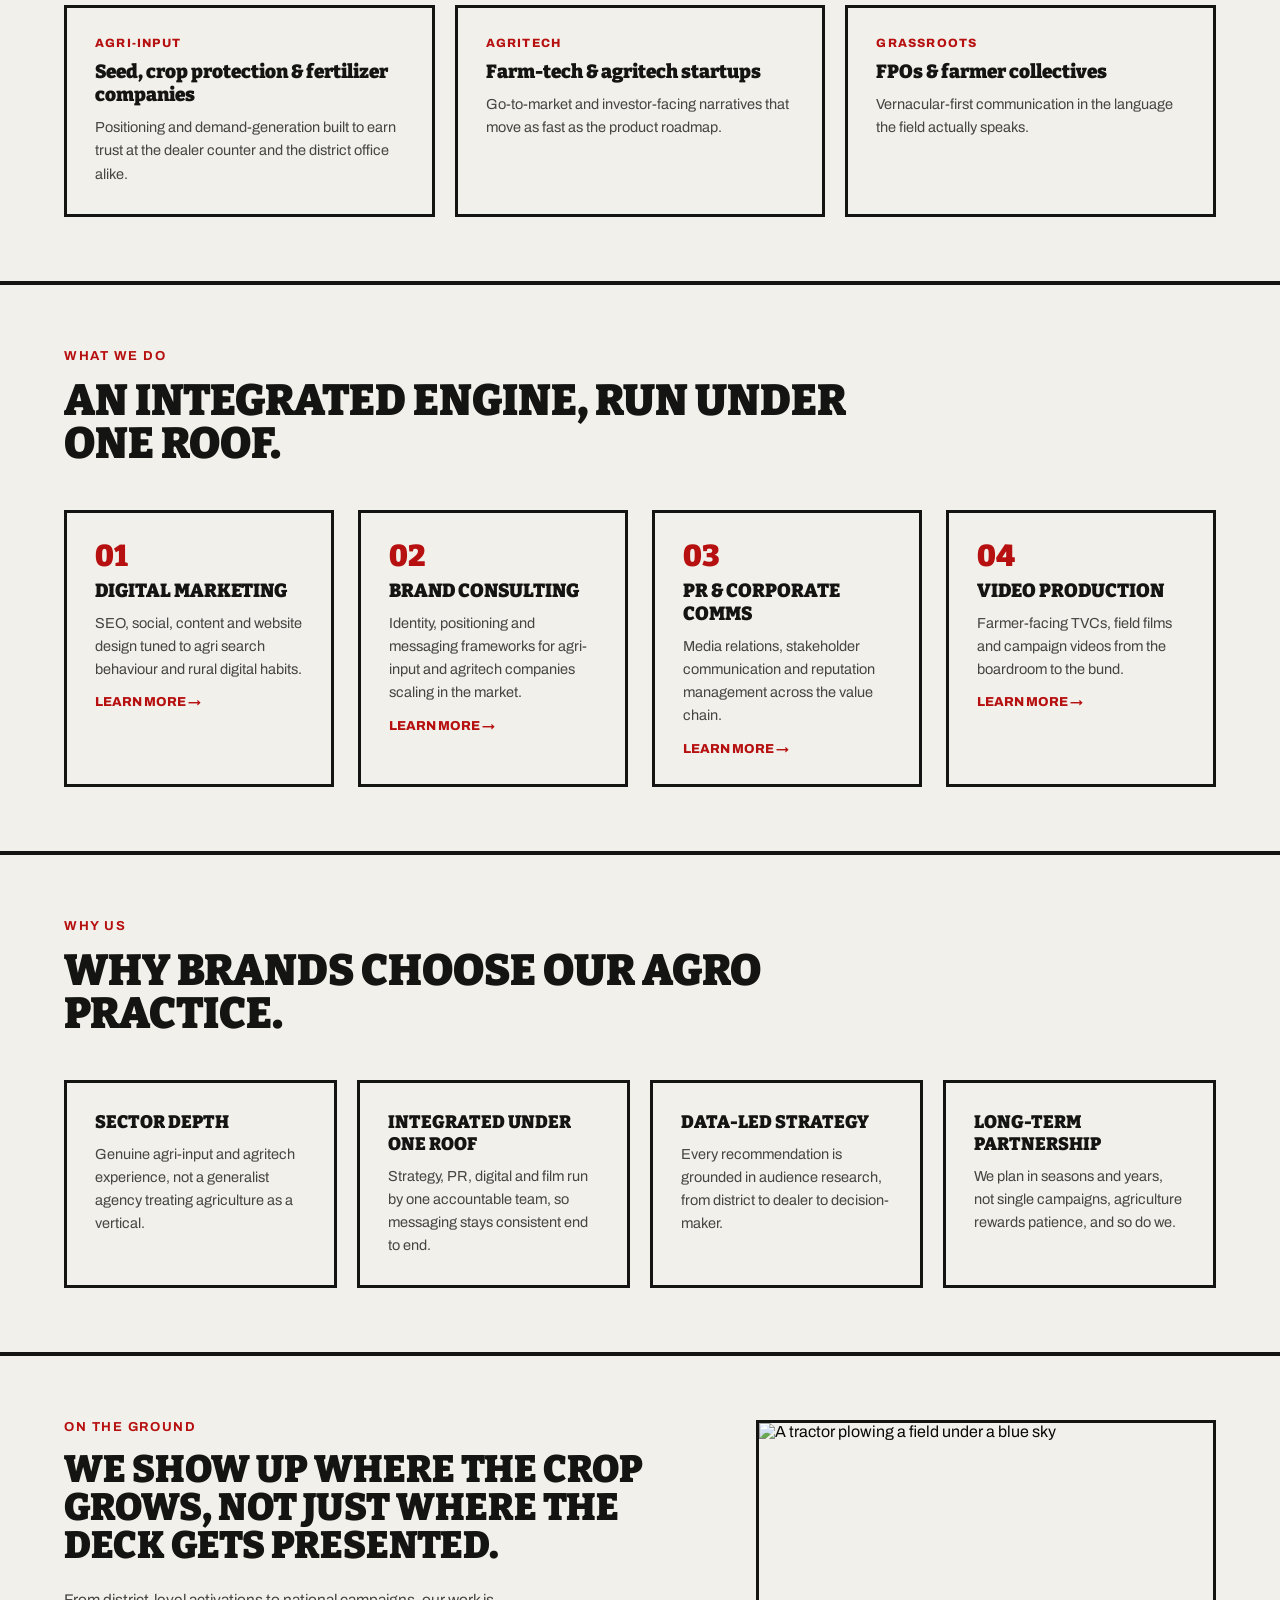
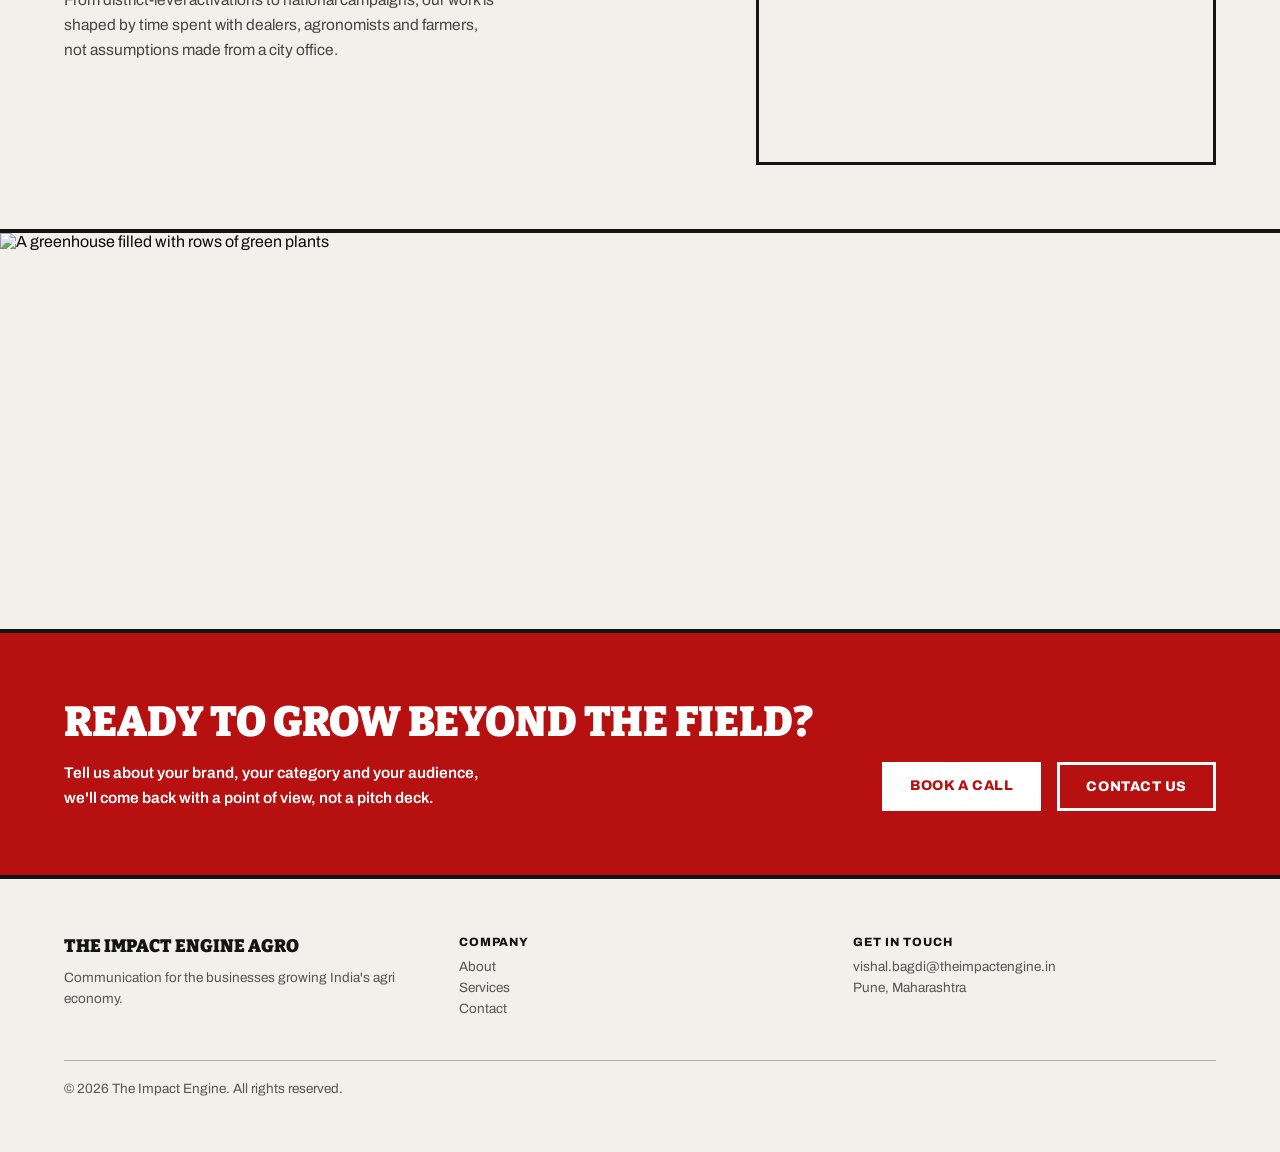
==== commit 6aac0aea: "Add brand emblem favicon; remove em/en-dashes and brand slash from tags - Favicon (icon + apple-touc" ====
--- a/index.html
+++ b/index.html
@@ -3,7 +3,10 @@
 <head>
 <meta charset="utf-8">
 <meta name="viewport" content="width=device-width, initial-scale=1">
-<title>The Impact Engine / Agro — Agri-communications agency</title>
+<title>The Impact Engine Agro | Agri-communications agency</title>
+<link rel="icon" type="image/png" sizes="32x32" href="assets/favicon-32.png">
+<link rel="icon" type="image/png" sizes="256x256" href="assets/favicon.png">
+<link rel="apple-touch-icon" href="assets/apple-touch-icon.png">
 <meta name="description" content="The Impact Engine's agro practice turns field-level innovation into brand momentum for agri-input companies, agritech startups and farmer collectives across India.">
 <link rel="preconnect" href="https://fonts.googleapis.com">
 <link rel="preconnect" href="https://fonts.gstatic.com" crossorigin>
@@ -178,7 +181,7 @@
 <footer class="footer">
   <div class="footer__grid">
     <div>
-      <div class="footer__brand">The Impact Engine / Agro</div>
+      <div class="footer__brand">The Impact Engine Agro</div>
       <p>Communication for the businesses growing India's agri economy.</p>
     </div>
     <div>
